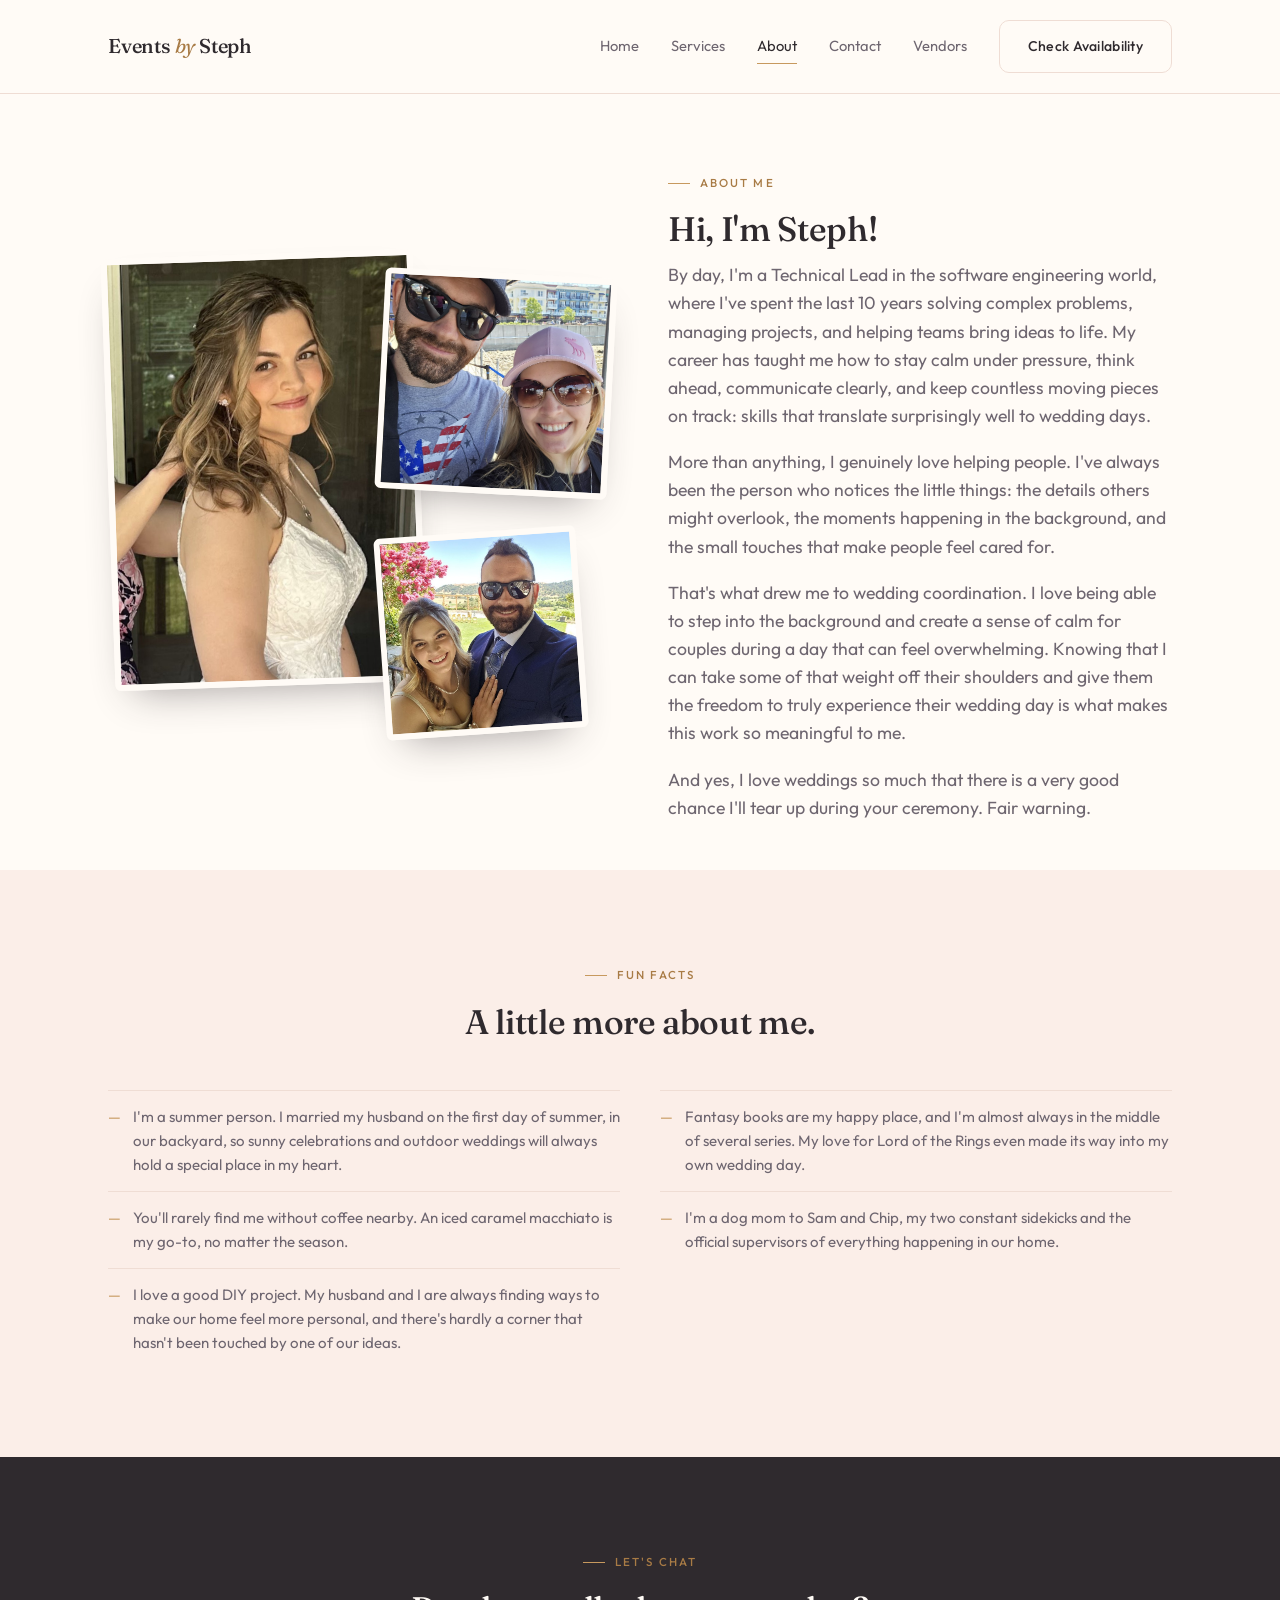
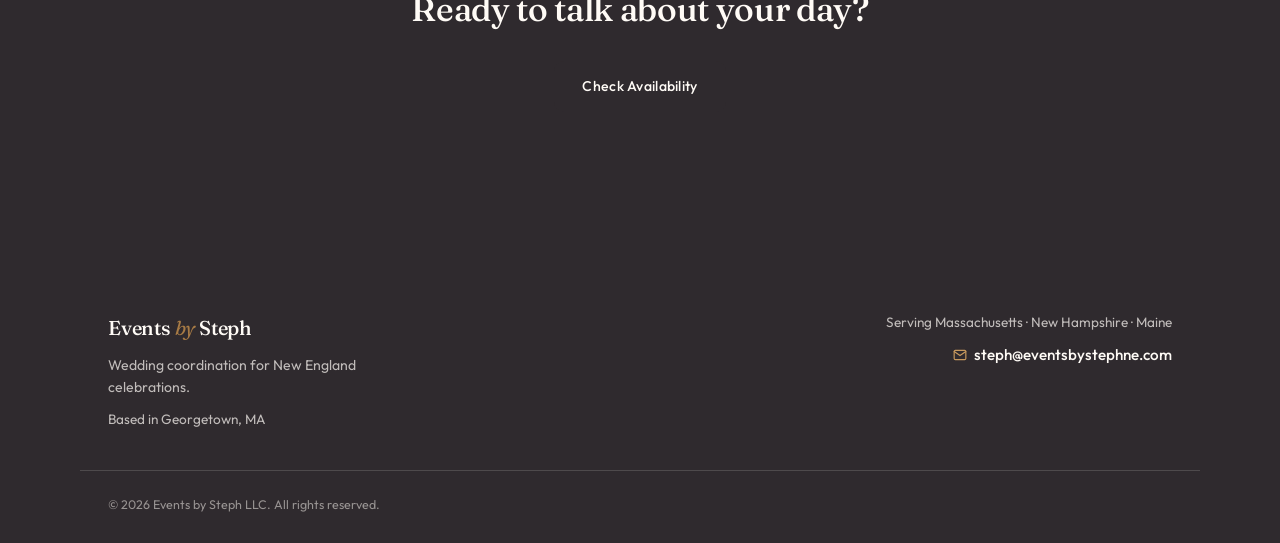
==== about/index.html @ a2fb1589 "footer" ====
<!DOCTYPE html>
<html lang="en">
<head>
<meta charset="UTF-8">
<meta name="viewport" content="width=device-width, initial-scale=1.0">
<title>About | Events by Steph</title>
<meta name="description" content="Meet Steph, wedding coordinator for backyard weddings, elopements, micro weddings, and small weddings on the North Shore of Massachusetts.">
<link rel="preconnect" href="https://fonts.googleapis.com">
<link rel="preconnect" href="https://fonts.gstatic.com" crossorigin>
<link href="https://fonts.googleapis.com/css2?family=Fraunces:ital,opsz,wght@0,9..144,300..600;1,9..144,400..500&family=Outfit:wght@300;400;500;600&display=swap" rel="stylesheet">
<link rel="stylesheet" href="/css/style.css">
</head>
<body>

<header class="site-header" id="site-header">
  <div class="nav-wrap">
    <a href="/" class="logo">Events <span class="logo-accent">by</span> Steph</a>
    <nav class="site-nav" id="site-nav">
      <a href="/" class="nav-link">Home</a>
      <a href="/services/" class="nav-link">Services</a>
      <a href="/about/" class="nav-link active">About</a>
      <a href="/contact/" class="nav-link">Contact</a>
      <a href="/vendors-i-love/" class="nav-link">Vendors</a>
      <a href="/contact/" class="btn btn-ghost nav-cta">Check Availability</a>
    </nav>
    <button class="nav-toggle" id="nav-toggle" aria-label="Toggle menu" aria-expanded="false" aria-controls="site-nav">
      <span></span><span></span><span></span>
    </button>
  </div>
</header>

<main>

  <section class="hero-simple">
    <div class="container section-media">
      <div class="bio-collage">
        <div class="photo-frame bio-collage-photo-1">
          <img src="/img/bride-getting-ready.jpg" alt="Steph getting ready in her wedding dress before her ceremony">
        </div>
        <div class="photo-frame bio-collage-photo-2">
          <img src="/img/bar-harbor.jpg" alt="Steph and her husband smiling together on a sunny day trip">
        </div>
        <div class="photo-frame bio-collage-photo-3">
          <img src="/img/steph-and-husband-outdoors.jpg" alt="Steph and her husband smiling together at an outdoor wedding">
        </div>
      </div>
      <div class="media-text">
        <p class="eyebrow">About Me</p>
        <h1>Hi, I'm Steph!</h1>
        <p class="lede" style="margin-bottom: 18px;">By day, I'm a Technical Lead in the software engineering world, where I've spent the last 10 years solving complex problems, managing projects, and helping teams bring ideas to life. My career has taught me how to stay calm under pressure, think ahead, communicate clearly, and keep countless moving pieces on track: skills that translate surprisingly well to wedding days.</p>
        <p class="lede" style="margin-bottom: 18px;">More than anything, I genuinely love helping people. I've always been the person who notices the little things: the details others might overlook, the moments happening in the background, and the small touches that make people feel cared for.</p>
        <p class="lede" style="margin-bottom: 18px;">That's what drew me to wedding coordination. I love being able to step into the background and create a sense of calm for couples during a day that can feel overwhelming. Knowing that I can take some of that weight off their shoulders and give them the freedom to truly experience their wedding day is what makes this work so meaningful to me.</p>
        <p class="lede">And yes, I love weddings so much that there is a very good chance I'll tear up during your ceremony. Fair warning.</p>
      </div>
    </div>
  </section>

  <section class="section alt">
    <div class="container">
      <div class="section-head center">
        <p class="eyebrow">Fun Facts</p>
        <h2>A little more about me.</h2>
      </div>
      <ul class="process-checklist">
        <li>I'm a summer person. I married my husband on the first day of summer, in our backyard, so sunny celebrations and outdoor weddings will always hold a special place in my heart.</li>
        <li>Fantasy books are my happy place, and I'm almost always in the middle of several series. My love for Lord of the Rings even made its way into my own wedding day.</li>
        <li>You'll rarely find me without coffee nearby. An iced caramel macchiato is my go-to, no matter the season.</li>
        <li>I'm a dog mom to Sam and Chip, my two constant sidekicks and the official supervisors of everything happening in our home.</li>
        <li>I love a good DIY project. My husband and I are always finding ways to make our home feel more personal, and there's hardly a corner that hasn't been touched by one of our ideas.</li>
      </ul>
    </div>
  </section>

  <section class="section dark">
    <div class="container section-head center">
      <p class="eyebrow">Let's Chat</p>
      <h2>Ready to talk about your day?</h2>
      <div class="btn-row" style="justify-content: center;">
        <a href="/contact/" class="btn btn-primary">Check Availability</a>
      </div>
    </div>
  </section>

</main>

<footer class="site-footer">
  <div class="footer-wrap">
    <div class="footer-brand">
      <p class="logo footer-logo">Events <span class="logo-accent">by</span> Steph</p>
      <p class="footer-tagline">Wedding coordination for New England celebrations.</p>
      <p class="footer-location">Based in Georgetown, MA</p>
    </div>
    <div class="footer-meta">
      <p class="footer-area">Serving Massachusetts · New Hampshire · Maine</p>
      <div class="footer-link-row">
        <svg width="14" height="14" viewBox="0 0 24 24" fill="none" stroke="currentColor" stroke-width="2" stroke-linecap="round" stroke-linejoin="round"><rect x="2" y="4" width="20" height="16" rx="2"/><path d="M2 6l10 7 10-7"/></svg>
        <a href="mailto:steph@eventsbystephne.com" class="footer-email">steph@eventsbystephne.com</a>
      </div>
    </div>
  </div>
  <p class="footer-copy">© 2026 Events by Steph LLC. All rights reserved.</p>
</footer>

<script src="/js/main.js"></script>
</body>
</html>
---- css/style.css ----
/* ============================================
   Events by Steph — Design Tokens
   Coastal North Shore palette: sea-fog paper,
   harbor-pine ink, dusty hydrangea accent,
   one warm brass note for calls to action.
   ============================================ */

:root {
  --ink: #2F2A2E;
  --ink-soft: #6E6670;
  --paper: #FFFBF6;
  --paper-deep: #FBEEE8;
  --white: #FFFFFF;
  --accent: #C97D89;
  --accent-deep: #AD5F6E;
  --brass: #C7995E;
  --brass-deep: #A87B45;
  --line: #EFDDD4;

  --font-display: 'Fraunces', serif;
  --font-body: 'Outfit', sans-serif;

  --container: 1120px;
  --radius: 10px;
  --transition: 220ms ease;
}

* {
  margin: 0;
  padding: 0;
  box-sizing: border-box;
}

html {
  scroll-behavior: smooth;
}

@media (prefers-reduced-motion: reduce) {
  html {
    scroll-behavior: auto;
  }
  *, *::before, *::after {
    animation-duration: 0.01ms !important;
    animation-iteration-count: 1 !important;
    transition-duration: 0.01ms !important;
  }
}

body {
  font-family: var(--font-body);
  background: var(--paper);
  color: var(--ink);
  line-height: 1.6;
  font-weight: 400;
  -webkit-font-smoothing: antialiased;
}

a {
  color: inherit;
  text-decoration: none;
}

img, svg {
  display: block;
  max-width: 100%;
}

ul {
  list-style: none;
}

button {
  font-family: inherit;
  cursor: pointer;
  border: none;
  background: none;
}

:focus-visible {
  outline: 2px solid var(--brass);
  outline-offset: 3px;
}

.container {
  width: 100%;
  max-width: var(--container);
  margin: 0 auto;
  padding: 0 28px;
}

/* ----------- Typography ----------- */

h1, h2, h3, h4 {
  font-family: var(--font-display);
  font-weight: 500;
  color: var(--ink);
  line-height: 1.15;
  letter-spacing: -0.01em;
  margin-bottom: 12px;
}

h1 { font-size: 2.125rem; }
h2 { font-size: 2.125rem; }
h3 { font-size: 1.4rem; font-weight: 500; }

em {
  font-style: italic;
  color: var(--accent-deep);
}

.eyebrow {
  display: inline-flex;
  align-items: center;
  gap: 10px;
  font-family: var(--font-body);
  font-size: 0.72rem;
  font-weight: 500;
  letter-spacing: 0.18em;
  text-transform: uppercase;
  color: var(--brass-deep);
  margin-bottom: 18px;
}

.eyebrow::before {
  content: '';
  width: 22px;
  height: 1px;
  background: var(--brass);
}

.lede {
  font-size: 1.1rem;
  color: var(--ink-soft);
  max-width: 540px;
}

.section-head {
  max-width: 640px;
  margin-bottom: 48px;
}

.section-head.center {
  margin-left: auto;
  margin-right: auto;
  text-align: center;
}

/* ----------- Buttons ----------- */

.btn {
  display: inline-flex;
  align-items: center;
  gap: 8px;
  padding: 14px 28px;
  font-size: 0.88rem;
  font-weight: 500;
  letter-spacing: 0.02em;
  border-radius: var(--radius);
  transition: background var(--transition), color var(--transition), border-color var(--transition), transform var(--transition);
}

.btn-primary {
  background: var(--ink);
  color: var(--paper);
}

.btn-primary:hover {
  background: var(--brass-deep);
  transform: translateY(-1px);
}

.btn-ghost {
  border: 1px solid var(--line);
  color: var(--ink);
}

.btn-ghost:hover {
  border-color: var(--brass);
  color: var(--brass-deep);
}

.btn-row {
  display: flex;
  gap: 16px;
  flex-wrap: wrap;
  margin-top: 32px;
}

/* ----------- Header / Nav ----------- */

.site-header {
  position: sticky;
  top: 0;
  z-index: 50;
  background: rgba(255, 251, 246, 0.92);
  backdrop-filter: blur(8px);
  border-bottom: 1px solid var(--line);
}

.nav-wrap {
  max-width: var(--container);
  margin: 0 auto;
  padding: 20px 28px;
  display: flex;
  align-items: center;
  justify-content: space-between;
  gap: 24px;
}

.logo {
  font-family: var(--font-display);
  font-size: 1.25rem;
  font-weight: 500;
  letter-spacing: -0.01em;
  white-space: nowrap;
}

.logo-accent {
  font-style: italic;
  color: var(--brass-deep);
  font-weight: 400;
}

.site-nav {
  display: flex;
  align-items: center;
  gap: 32px;
}

.nav-link {
  font-size: 0.92rem;
  font-weight: 400;
  color: var(--ink-soft);
  position: relative;
  transition: color var(--transition);
}

.nav-link:hover,
.nav-link.active {
  color: var(--ink);
}

.nav-link.active::after {
  content: '';
  position: absolute;
  left: 0;
  bottom: -6px;
  width: 100%;
  height: 1px;
  background: var(--brass);
}

.nav-cta {
  flex-shrink: 0;
}

.nav-toggle {
  display: none;
  flex-direction: column;
  gap: 5px;
  width: 26px;
}

.nav-toggle span {
  display: block;
  height: 1px;
  background: var(--ink);
  width: 100%;
  transition: transform var(--transition), opacity var(--transition);
}

/* ----------- Hero ----------- */

.hero {
  padding: 0;
}

.hero-split {
  display: grid;
  grid-template-columns: 1fr 1fr;
  min-height: 600px;
}

.hero-split-text {
  display: flex;
  flex-direction: column;
  justify-content: center;
  padding: 64px 48px;
  padding-left: max(28px, calc((100vw - 1120px) / 2 + 28px));
}

.hero-split-text > * {
  max-width: 480px;
}

.hero-split-image {
  position: relative;
  overflow: hidden;
}

.hero-split-image img {
  position: absolute;
  inset: 0;
  width: 100%;
  height: 100%;
  object-fit: cover;
  display: block;
  z-index: 0;
}

.hero-split-image::before {
  content: '';
  position: absolute;
  inset: 0;
  z-index: 1;
  pointer-events: none;
  background: linear-gradient(
    to right,
    var(--paper) 0%,
    rgba(255, 251, 246, 0.85) 6%,
    rgba(255, 251, 246, 0) 26%
  );
}

/* Simple hero variant for text-only intro pages (services/about/contact) */

.hero-simple {
  padding: 72px 0 48px;
}

/* ----------- Sections ----------- */

.section {
  padding: 88px 0;
}

.section.alt {
  background: var(--paper-deep);
}

.section.dark {
  background: var(--ink);
  color: var(--paper);
}

.section.dark h2,
.section.dark h3 {
  color: var(--paper);
}

.section.dark .lede {
  color: rgba(255, 251, 246, 0.78);
}

/* ----------- Service area pills ----------- */

.area-pills {
  display: flex;
  flex-wrap: wrap;
  gap: 12px;
}

.area-pill {
  border: 1px solid var(--line);
  border-radius: 999px;
  padding: 9px 20px;
  font-size: 0.85rem;
  color: var(--ink-soft);
  background: var(--white);
}

.area-pill.state {
  background: var(--ink);
  color: var(--paper);
  border-color: var(--ink);
  font-weight: 500;
}

/* ----------- Cards grid ----------- */

.card-grid {
  display: grid;
  grid-template-columns: repeat(3, 1fr);
  gap: 28px;
}

.card-grid.cards-2up {
  grid-template-columns: repeat(2, 1fr);
}

.card {
  background: var(--white);
  border: 1px solid var(--line);
  border-radius: var(--radius);
  padding: 32px 28px;
  transition: transform var(--transition), border-color var(--transition);
}

.card:hover {
  transform: translateY(-3px);
  border-color: var(--brass);
}

.card-num {
  font-family: var(--font-display);
  font-style: italic;
  color: var(--accent);
  font-size: 0.95rem;
  margin-bottom: 14px;
  display: block;
}

.card h3 {
  margin-bottom: 10px;
}

.card p {
  color: var(--ink-soft);
  font-size: 0.92rem;
  margin-bottom: 18px;
}

.card-link {
  font-size: 0.85rem;
  font-weight: 500;
  color: var(--brass-deep);
  border-bottom: 1px solid var(--brass);
  padding-bottom: 2px;
}

/* ----------- Process steps ----------- */

.process-list {
  display: grid;
  grid-template-columns: repeat(4, 1fr);
  gap: 28px;
}

.process-step {
  border-top: 1px solid var(--line);
  padding-top: 20px;
}

.process-index {
  font-family: var(--font-display);
  font-style: italic;
  font-size: 1.1rem;
  color: var(--brass);
  display: block;
  margin-bottom: 14px;
}

.process-step h3 {
  font-size: 1.05rem;
  margin-bottom: 8px;
}

.process-step p {
  font-size: 0.88rem;
  color: var(--ink-soft);
}

.service-photo {
  aspect-ratio: 16 / 6;
  border-radius: var(--radius);
  overflow: hidden;
  margin-bottom: 28px;
}

.service-photo img {
  width: 100%;
  height: 100%;
  object-fit: cover;
  display: block;
}

@media (max-width: 720px) {
  .service-photo {
    aspect-ratio: 16 / 10;
  }

  h1, h2 {
    font-size: 1.8rem;
  }

  h3 {
    font-size: 1.25rem;
  }
}

/* ----------- Service detail blocks (services.html) ----------- */

.service-block {
  display: grid;
  grid-template-columns: 0.8fr 1.2fr;
  gap: 56px;
  padding: 64px 0;
  border-bottom: 1px solid var(--line);
}

.service-block:last-of-type {
  border-bottom: none;
}

.service-block h2 {
  margin-bottom: 14px;
}

.included-list li {
  display: flex;
  gap: 12px;
  padding: 14px 0;
  border-top: 1px solid var(--line);
  font-size: 0.94rem;
  color: var(--ink-soft);
}

.included-list li:first-child {
  border-top: none;
}

.included-list li::before {
  content: '—';
  color: var(--brass);
  flex-shrink: 0;
}

/* ----------- Process checklist (what a coordinator does) ----------- */

.checklist-phase {
  margin-bottom: 36px;
}

.checklist-phase-label {
  font-family: var(--font-display);
  font-style: italic;
  font-size: 1rem;
  color: var(--accent-deep);
  margin-bottom: 14px;
}

.process-checklist {
  display: grid;
  grid-template-columns: 1fr 1fr;
  gap: 0 40px;
}

.process-checklist li {
  display: flex;
  gap: 12px;
  padding: 14px 0;
  border-top: 1px solid var(--line);
  font-size: 0.94rem;
  color: var(--ink-soft);
}

.process-checklist li::before {
  content: '—';
  color: var(--brass);
  flex-shrink: 0;
}

@media (max-width: 760px) {
  .process-checklist {
    grid-template-columns: 1fr;
  }
}

/* ----------- About page ----------- */

.about-grid {
  display: grid;
  grid-template-columns: 1fr 1fr;
  gap: 64px;
  align-items: start;
}

.value-list {
  display: grid;
  gap: 24px;
  margin-top: 16px;
}

.value-item h3 {
  font-size: 1rem;
  margin-bottom: 4px;
}

.value-item p {
  font-size: 0.88rem;
  color: var(--ink-soft);
}

/* ----------- Contact page ----------- */

.contact-grid {
  display: grid;
  grid-template-columns: 1fr 1fr;
  gap: 64px;
}

.form-field {
  margin-bottom: 22px;
}

.form-field label {
  display: block;
  font-size: 0.82rem;
  font-weight: 500;
  letter-spacing: 0.04em;
  margin-bottom: 8px;
  color: var(--ink-soft);
}

.form-field input,
.form-field select,
.form-field textarea {
  width: 100%;
  font-family: var(--font-body);
  font-size: 0.95rem;
  padding: 13px 14px;
  border: 1px solid var(--line);
  border-radius: var(--radius);
  background: var(--white);
  color: var(--ink);
  transition: border-color var(--transition);
}

.form-field input:focus,
.form-field select:focus,
.form-field textarea:focus {
  border-color: var(--brass);
}

.form-row-double {
  display: grid;
  grid-template-columns: 1fr 1fr;
  gap: 18px;
}

.contact-direct {
  margin-top: 36px;
  padding-top: 28px;
  border-top: 1px solid var(--line);
  font-size: 0.92rem;
  color: var(--ink-soft);
}

.contact-direct a {
  color: var(--brass-deep);
  font-weight: 500;
}

.form-note {
  font-size: 0.8rem;
  color: var(--ink-soft);
  margin-top: 14px;
}

.required-mark {
  color: #B3445A;
}

.form-error {
  display: none;
  font-size: 0.86rem;
  font-weight: 500;
  color: #B3445A;
  margin-top: 14px;
}

.form-error.visible {
  display: block;
}

.form-field.field-invalid input,
.form-field.field-invalid select,
.form-field.field-invalid textarea {
  border-color: #B3445A;
}

/* ----------- Footer ----------- */

.site-footer {
  background: var(--ink);
  color: var(--paper);
  padding: 64px 0 28px;
}

.footer-wrap {
  max-width: var(--container);
  margin: 0 auto;
  padding: 0 28px;
  display: flex;
  justify-content: space-between;
  flex-wrap: wrap;
  gap: 32px;
  margin-bottom: 40px;
}

.footer-logo {
  color: var(--paper);
  margin-bottom: 10px;
}

.footer-tagline {
  font-size: 0.88rem;
  color: rgba(255, 251, 246, 0.7);
  max-width: 320px;
}

.footer-meta {
  text-align: right;
}

.footer-area {
  font-size: 0.85rem;
  color: rgba(255, 251, 246, 0.7);
  margin-bottom: 8px;
}

.footer-email {
  font-size: 0.95rem;
  font-weight: 500;
}

.footer-location {
  font-size: 0.85rem;
  color: rgba(255, 251, 246, 0.7);
  margin-top: 10px;
}

.footer-link-row {
  display: flex;
  align-items: center;
  justify-content: flex-end;
  gap: 7px;
  margin-top: 10px;
}

.footer-link-row svg {
  flex-shrink: 0;
  color: var(--brass);
}

.footer-copy {
  max-width: var(--container);
  margin: 0 auto;
  padding: 24px 28px 0;
  border-top: 1px solid rgba(255, 251, 246, 0.15);
  font-size: 0.78rem;
  color: rgba(255, 251, 246, 0.5);
}

/* ----------- Reveal on scroll ----------- */

.reveal {
  opacity: 0;
  transform: translateY(16px);
  transition: opacity 700ms ease, transform 700ms ease;
}

.reveal.is-visible {
  opacity: 1;
  transform: translateY(0);
}

/* ----------- Photo / media components ----------- */

.section-media {
  display: grid;
  grid-template-columns: 1fr 1fr;
  gap: 56px;
  align-items: center;
}

.section-media.media-right .media-text {
  order: 1;
}

.section-media.media-right .media-photo {
  order: 2;
}

.photo-frame {
  border-radius: var(--radius);
  overflow: hidden;
  box-shadow: 0 24px 48px -28px rgba(47, 42, 46, 0.4);
}

.photo-frame img {
  width: 100%;
  height: 100%;
  object-fit: cover;
  display: block;
}

.photo-frame.ratio-tall {
  aspect-ratio: 3 / 4;
}

.photo-frame.ratio-wide {
  aspect-ratio: 5 / 4;
}

/* ---- TEST: Collage styles for homepage 'Stress Less' section ---- */

.collage-grid {
  display: grid;
  grid-template-columns: 1fr 1fr;
  grid-template-rows: 1fr 1fr;
  gap: 12px;
  aspect-ratio: 5 / 4;
}

.collage-grid .photo-frame {
  border-radius: var(--radius);
  overflow: hidden;
  box-shadow: 0 24px 48px -28px rgba(47, 42, 46, 0.4);
  aspect-ratio: auto;
}

.collage-offset {
  position: relative;
  aspect-ratio: 5 / 4;
}

.collage-offset .photo-frame-main {
  position: absolute;
  top: 0;
  left: 0;
  width: 78%;
  height: 78%;
  border-radius: var(--radius);
  overflow: hidden;
  box-shadow: 0 24px 48px -28px rgba(47, 42, 46, 0.4);
  z-index: 1;
}

.collage-offset .photo-frame-accent {
  position: absolute;
  bottom: 0;
  right: 0;
  width: 42%;
  height: 42%;
  border-radius: var(--radius);
  overflow: hidden;
  box-shadow: 0 20px 40px -20px rgba(47, 42, 46, 0.5);
  z-index: 2;
  border: 4px solid var(--paper);
}

.collage-strip {
  display: grid;
  grid-template-columns: 1fr 1fr 1fr;
  gap: 12px;
  aspect-ratio: 5 / 4;
}

.collage-strip .photo-frame {
  border-radius: var(--radius);
  overflow: hidden;
  box-shadow: 0 24px 48px -28px rgba(47, 42, 46, 0.4);
  aspect-ratio: auto;
}

.card-photo {
  aspect-ratio: 4 / 3;
  border-radius: var(--radius);
  overflow: hidden;
  margin-bottom: 22px;
}

.card-photo img {
  width: 100%;
  height: 100%;
  object-fit: cover;
  display: block;
  transition: transform 500ms ease;
}

.card:hover .card-photo img {
  transform: scale(1.04);
}

.accent-photo {
  border-radius: var(--radius);
  overflow: hidden;
  box-shadow: 0 24px 48px -28px rgba(47, 42, 46, 0.4);
}

.accent-photo img {
  width: 100%;
  display: block;
}

/* ----------- Responsive ----------- */

.photo-strip {
  display: grid;
  grid-template-columns: repeat(3, 1fr);
  gap: 16px;
}

.section-media.compact-photo {
  grid-template-columns: 300px 1fr;
}

@media (max-width: 900px) {
  .section-media,
  .section-media.compact-photo {
    grid-template-columns: 1fr;
    gap: 32px;
  }

  .section-media.media-right .media-text,
  .section-media.media-right .media-photo {
    order: initial;
  }

  .photo-frame.ratio-tall,
  .photo-frame.ratio-wide {
    aspect-ratio: 4 / 3;
  }
}

@media (max-width: 900px) {
  .hero-split {
    grid-template-columns: 1fr;
    min-height: auto;
  }

  .hero-split-text {
    padding: 56px 28px 32px;
    max-width: none;
  }

  .hero-split-text > * {
    max-width: none;
  }

  .hero-split-image {
    width: 100%;
    height: auto;
    max-width: 100%;
    overflow: hidden;
  }

  .hero-split-image img {
    position: static;
    display: block;
    width: 100%;
    height: auto;
    max-width: 100%;
    object-fit: contain;
  }

  .hero-split-image a {
    position: static !important;
    display: block;
    width: 100%;
  }

  .hero-split-image::before {
    content: none;
  }

  .about-grid,
  .contact-grid {
    grid-template-columns: 1fr;
    gap: 48px;
  }

  .card-grid {
    grid-template-columns: repeat(2, 1fr);
  }

  .process-list {
    grid-template-columns: repeat(2, 1fr);
  }

  .service-block {
    grid-template-columns: 1fr;
    gap: 28px;
  }
}

@media (max-width: 720px) {
  .photo-strip {
    grid-template-columns: 1fr;
  }

  .site-nav,
  .nav-cta {
    display: none;
  }

  .nav-toggle {
    display: flex;
  }

  .site-header.nav-open .site-nav {
    display: flex;
    flex-direction: column;
    align-items: flex-start;
    gap: 18px;
    position: absolute;
    top: 100%;
    left: 0;
    right: 0;
    background: var(--paper);
    border-bottom: 1px solid var(--line);
    padding: 24px 28px 28px;
  }

  .site-header.nav-open .nav-cta {
    display: inline-flex;
    margin-top: 4px;
  }

  .card-grid,
  .card-grid.cards-2up,
  .process-list {
    grid-template-columns: 1fr;
  }

  .footer-wrap {
    flex-direction: column;
  }

  .footer-meta {
    text-align: left;
  }

  .footer-link-row {
    justify-content: flex-start;
  }

  .form-row-double {
    grid-template-columns: 1fr;
  }
}

/* ----------- FAQ Accordion ----------- */

.faq-list {
  max-width: 760px;
  margin: 0 auto;
}

.faq-item {
  border-bottom: 1px solid rgba(47, 42, 46, 0.12);
  margin-bottom: 6px;
}

.faq-item summary {
  list-style: none;
  cursor: pointer;
  padding: 28px 32px 28px 0;
  position: relative;
  font-family: var(--font-display);
  font-weight: 500;
  font-size: 1.05rem;
  color: var(--ink);
}

.faq-item summary::-webkit-details-marker {
  display: none;
}

.faq-item summary::after {
  content: '+';
  position: absolute;
  right: 0;
  top: 28px;
  font-size: 1.3rem;
  color: var(--brass-deep);
  transition: transform 0.2s ease;
  line-height: 1;
}

.faq-item[open] summary::after {
  content: '\2212';
}

.faq-item p {
  color: var(--ink-soft);
  padding-bottom: 24px;
  padding-right: 32px;
  max-width: 640px;
}

/* ----------- Bio Collage (About page) ----------- */

.bio-collage {
  position: relative;
  min-height: 480px;
}

.bio-collage .photo-frame {
  position: absolute;
  border-radius: 6px;
  overflow: hidden;
  border: 6px solid var(--paper);
  box-shadow: 0 20px 40px -20px rgba(47, 42, 46, 0.45);
}

.bio-collage .photo-frame img {
  width: 100%;
  height: 100%;
  object-fit: cover;
  display: block;
}

.bio-collage-photo-1 {
  top: 0;
  left: 0;
  width: 62%;
  height: 90%;
  transform: rotate(-2deg);
  z-index: 1;
}

.bio-collage-photo-2 {
  top: 4%;
  right: 0;
  width: 46%;
  height: 46%;
  transform: rotate(3deg);
  z-index: 2;
}

.bio-collage-photo-3 {
  bottom: 0;
  right: 6%;
  width: 40%;
  height: 42%;
  transform: rotate(-4deg);
  z-index: 3;
}

@media (max-width: 720px) {
  .bio-collage {
    min-height: 340px;
  }

  .bio-collage-photo-1 {
    width: 58%;
    height: 100%;
  }

  .bio-collage-photo-2 {
    width: 50%;
    height: 38%;
  }

  .bio-collage-photo-3 {
    width: 44%;
    height: 34%;
  }
}
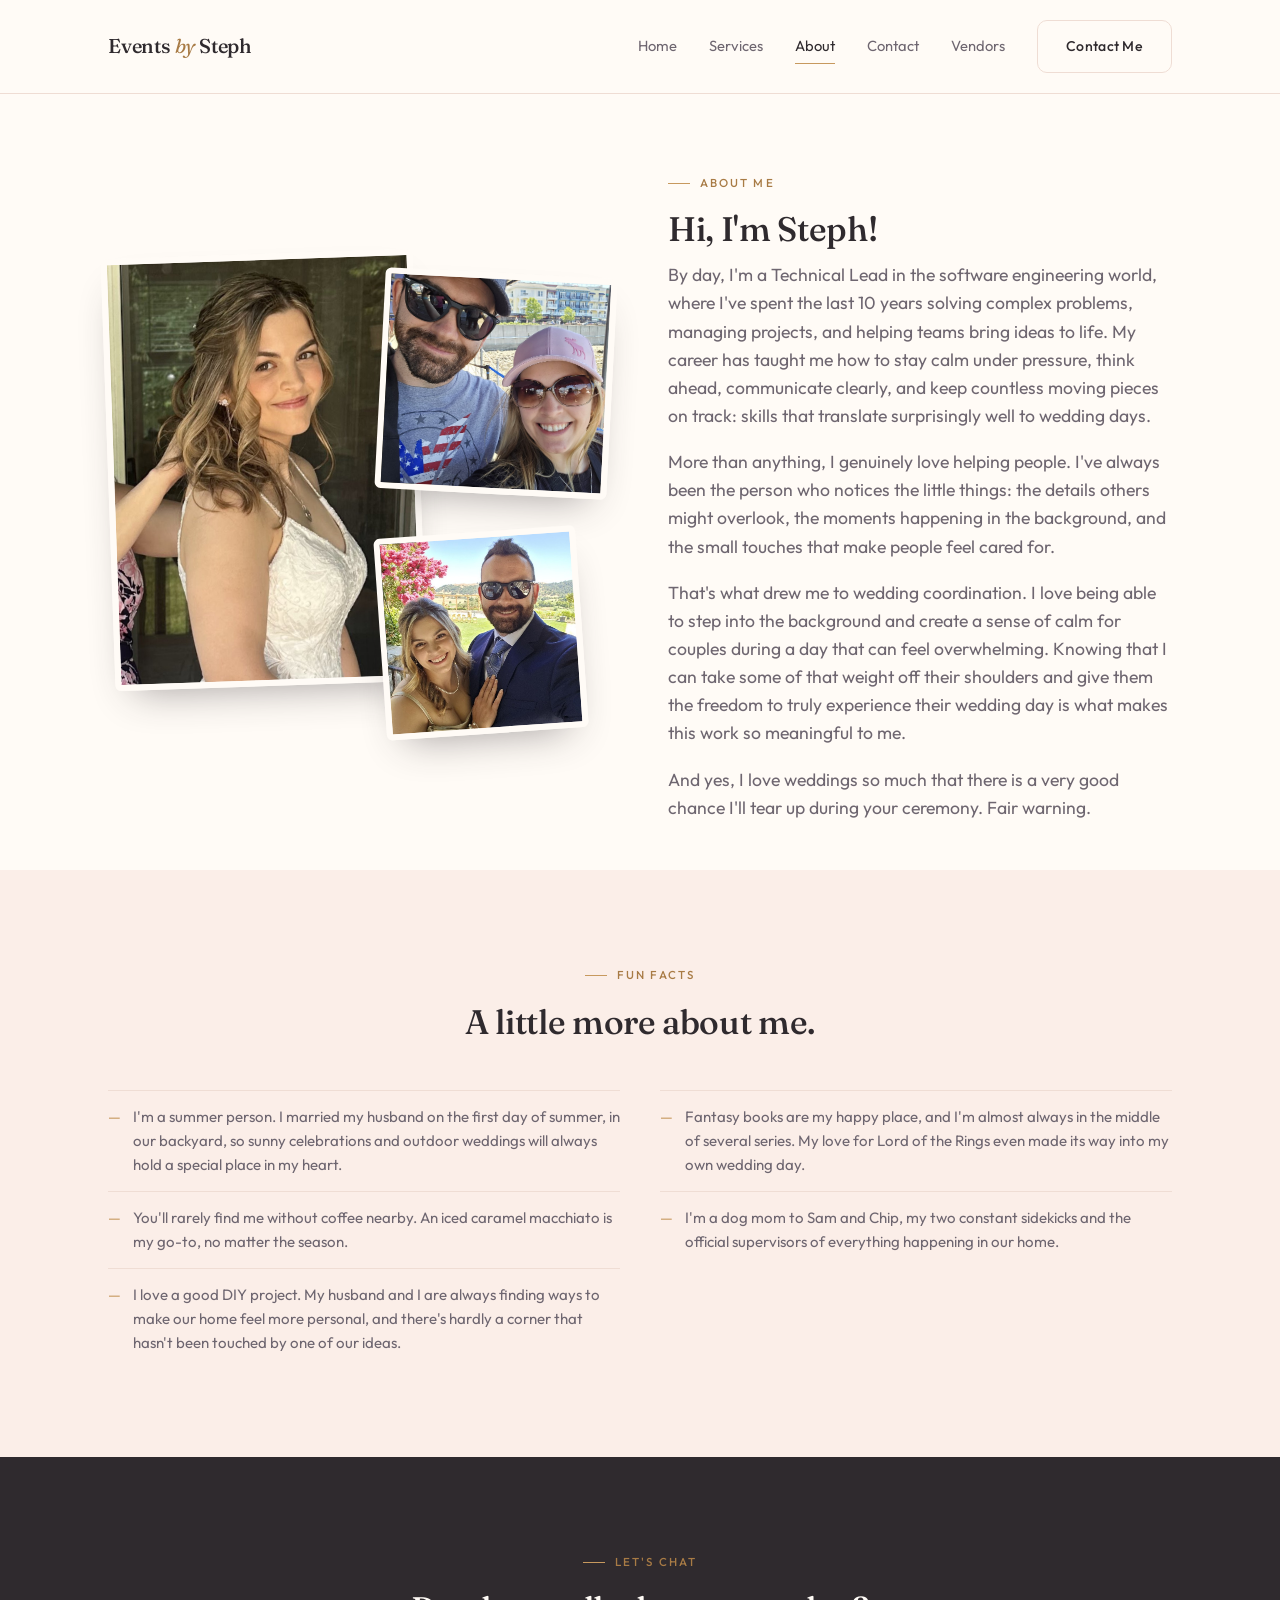
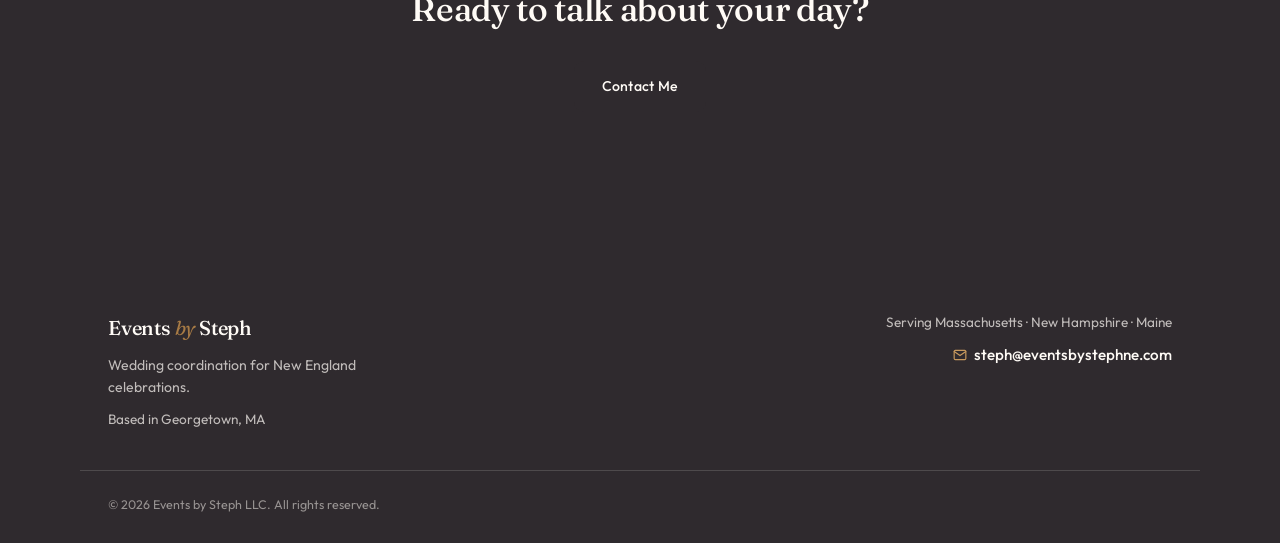
==== commit 30e3373e: "pricing, button updates" ====
--- a/about/index.html
+++ b/about/index.html
@@ -21,7 +21,7 @@
       <a href="/about/" class="nav-link active">About</a>
       <a href="/contact/" class="nav-link">Contact</a>
       <a href="/vendors-i-love/" class="nav-link">Vendors</a>
-      <a href="/contact/" class="btn btn-ghost nav-cta">Check Availability</a>
+      <a href="/contact/" class="btn btn-ghost nav-cta">Contact Me</a>
     </nav>
     <button class="nav-toggle" id="nav-toggle" aria-label="Toggle menu" aria-expanded="false" aria-controls="site-nav">
       <span></span><span></span><span></span>
@@ -76,7 +76,7 @@
       <p class="eyebrow">Let's Chat</p>
       <h2>Ready to talk about your day?</h2>
       <div class="btn-row" style="justify-content: center;">
-        <a href="/contact/" class="btn btn-primary">Check Availability</a>
+        <a href="/contact/" class="btn btn-primary">Contact Me</a>
       </div>
     </div>
   </section>
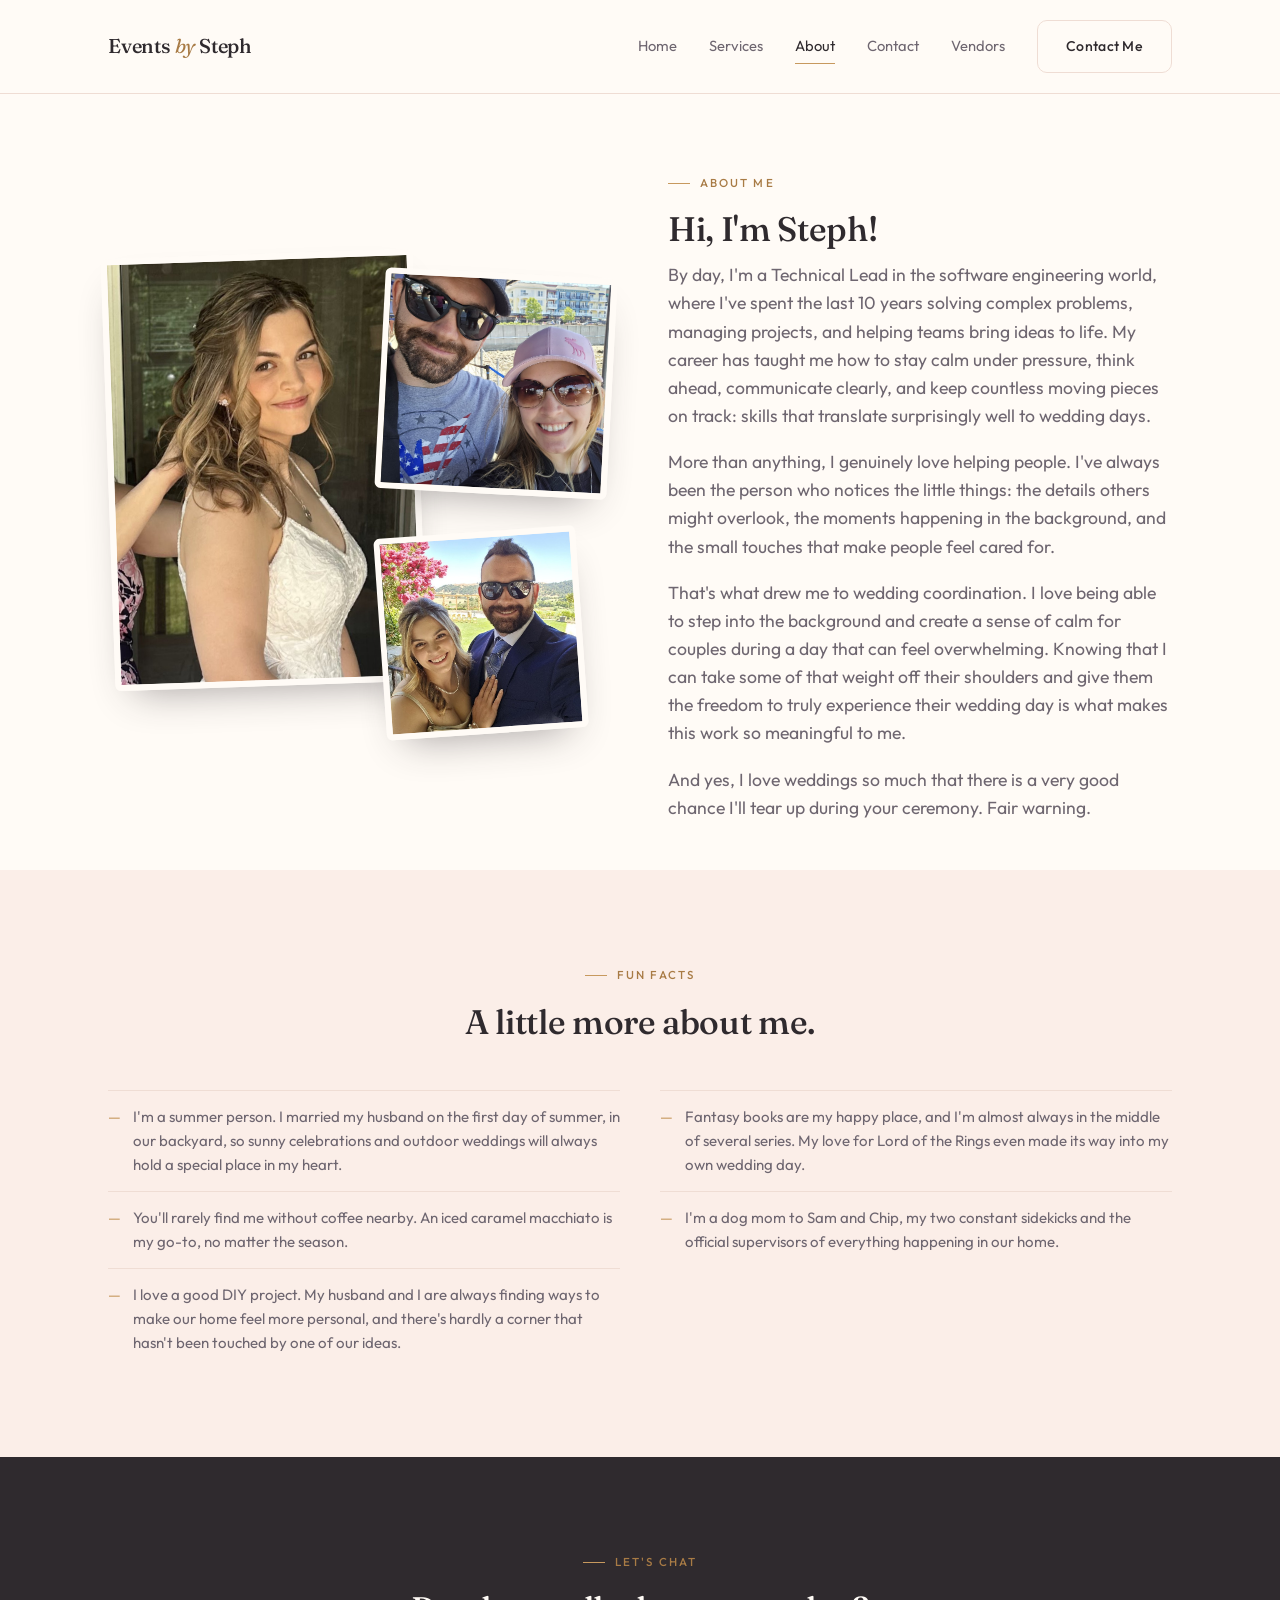
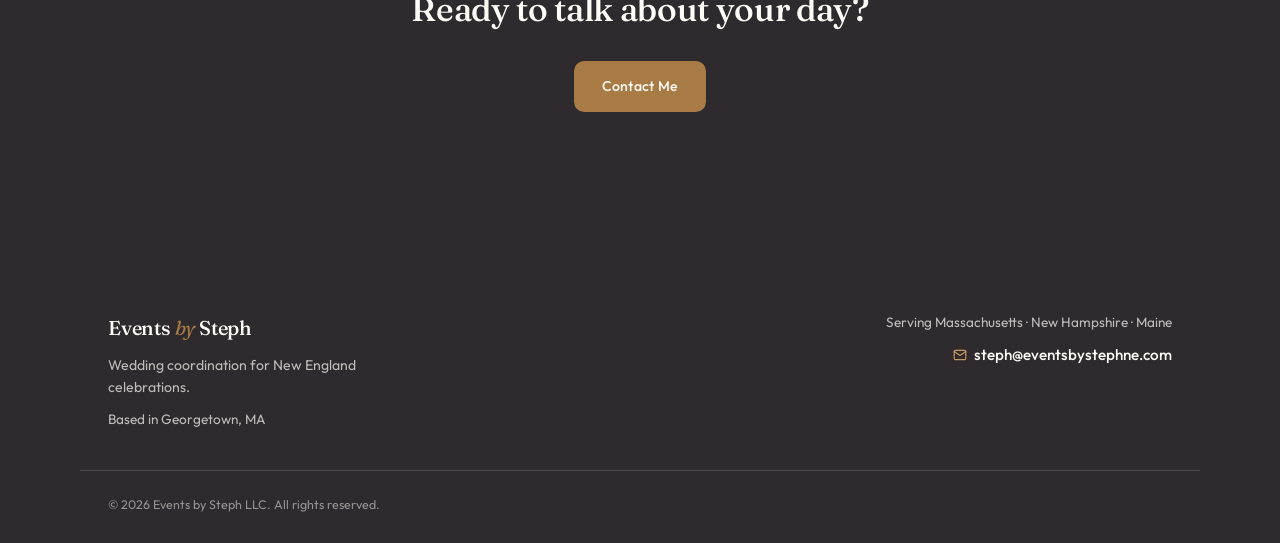
==== commit 4b9399ec: "seo" ====
--- a/about/index.html
+++ b/about/index.html
@@ -9,6 +9,23 @@
 <link rel="preconnect" href="https://fonts.gstatic.com" crossorigin>
 <link href="https://fonts.googleapis.com/css2?family=Fraunces:ital,opsz,wght@0,9..144,300..600;1,9..144,400..500&family=Outfit:wght@300;400;500;600&display=swap" rel="stylesheet">
 <link rel="stylesheet" href="/css/style.css">
+<script type="application/ld+json">
+{
+  "@context": "https://schema.org",
+  "@type": "AboutPage",
+  "mainEntity": {
+    "@type": "Person",
+    "name": "Steph",
+    "jobTitle": "Wedding Coordinator",
+    "worksFor": {
+      "@type": "LocalBusiness",
+      "name": "Events by Steph",
+      "url": "https://eventsbystephne.com"
+    },
+    "url": "https://eventsbystephne.com/about/"
+  }
+}
+</script>
 </head>
 <body>
 
--- a/css/style.css
+++ b/css/style.css
@@ -184,6 +184,15 @@
   gap: 16px;
   flex-wrap: wrap;
   margin-top: 32px;
+}
+
+.section.dark .btn-primary {
+  background: var(--brass-deep);
+  color: var(--paper);
+}
+
+.section.dark .btn-primary:hover {
+  background: var(--brass);
 }
 
 /* ----------- Header / Nav ----------- */
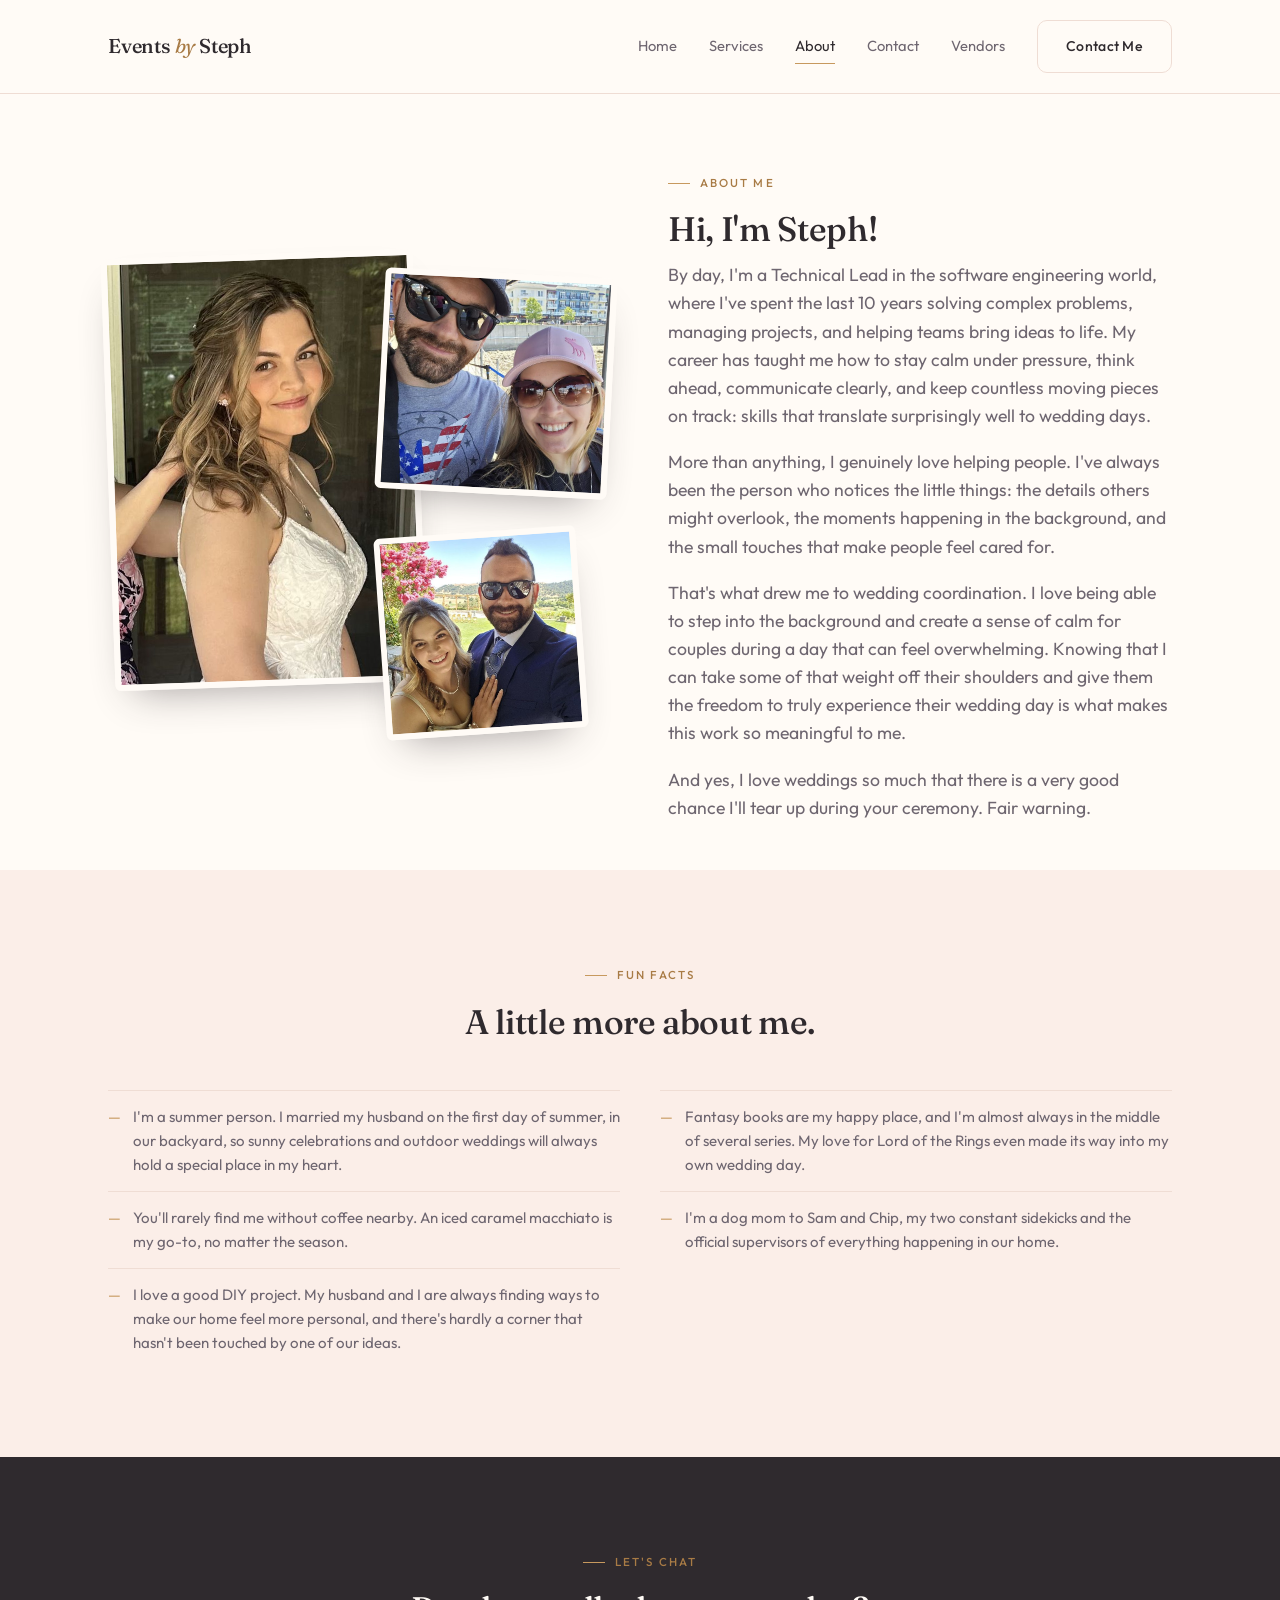
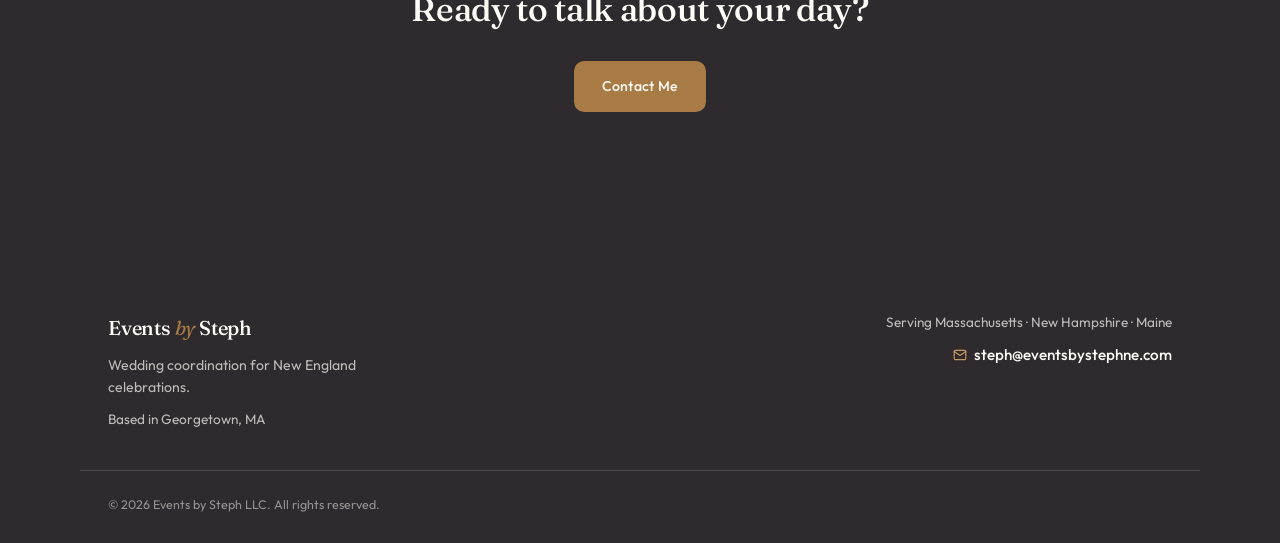
==== commit ef02a89a: "seo-2" ====
--- a/about/index.html
+++ b/about/index.html
@@ -5,6 +5,17 @@
 <meta name="viewport" content="width=device-width, initial-scale=1.0">
 <title>About | Events by Steph</title>
 <meta name="description" content="Meet Steph, wedding coordinator for backyard weddings, elopements, micro weddings, and small weddings on the North Shore of Massachusetts.">
+<link rel="canonical" href="https://eventsbystephne.com/about/">
+<meta property="og:type" content="website">
+<meta property="og:site_name" content="Events by Steph">
+<meta property="og:title" content="About | Events by Steph">
+<meta property="og:description" content="Meet Steph, wedding coordinator for backyard weddings, elopements, micro weddings, and small weddings on the North Shore of Massachusetts.">
+<meta property="og:url" content="https://eventsbystephne.com/about/">
+<meta property="og:image" content="https://eventsbystephne.com/img/bride-getting-ready.jpg">
+<meta name="twitter:card" content="summary_large_image">
+<meta name="twitter:title" content="About | Events by Steph">
+<meta name="twitter:description" content="Meet Steph, wedding coordinator for backyard weddings, elopements, micro weddings, and small weddings on the North Shore of Massachusetts.">
+<meta name="twitter:image" content="https://eventsbystephne.com/img/bride-getting-ready.jpg">
 <link rel="preconnect" href="https://fonts.googleapis.com">
 <link rel="preconnect" href="https://fonts.gstatic.com" crossorigin>
 <link href="https://fonts.googleapis.com/css2?family=Fraunces:ital,opsz,wght@0,9..144,300..600;1,9..144,400..500&family=Outfit:wght@300;400;500;600&display=swap" rel="stylesheet">
@@ -52,13 +63,13 @@
     <div class="container section-media">
       <div class="bio-collage">
         <div class="photo-frame bio-collage-photo-1">
-          <img src="/img/bride-getting-ready.jpg" alt="Steph getting ready in her wedding dress before her ceremony">
+          <img src="/img/bride-getting-ready.jpg" alt="Steph getting ready in her wedding dress before her ceremony" width="548" height="900">
         </div>
         <div class="photo-frame bio-collage-photo-2">
-          <img src="/img/bar-harbor.jpg" alt="Steph and her husband smiling together on a sunny day trip">
+          <img src="/img/bar-harbor.jpg" alt="Steph and her husband smiling together on a sunny day trip" width="800" height="600" loading="lazy">
         </div>
         <div class="photo-frame bio-collage-photo-3">
-          <img src="/img/steph-and-husband-outdoors.jpg" alt="Steph and her husband smiling together at an outdoor wedding">
+          <img src="/img/steph-and-husband-outdoors.jpg" alt="Steph and her husband smiling together at an outdoor wedding" width="700" height="700" loading="lazy">
         </div>
       </div>
       <div class="media-text">
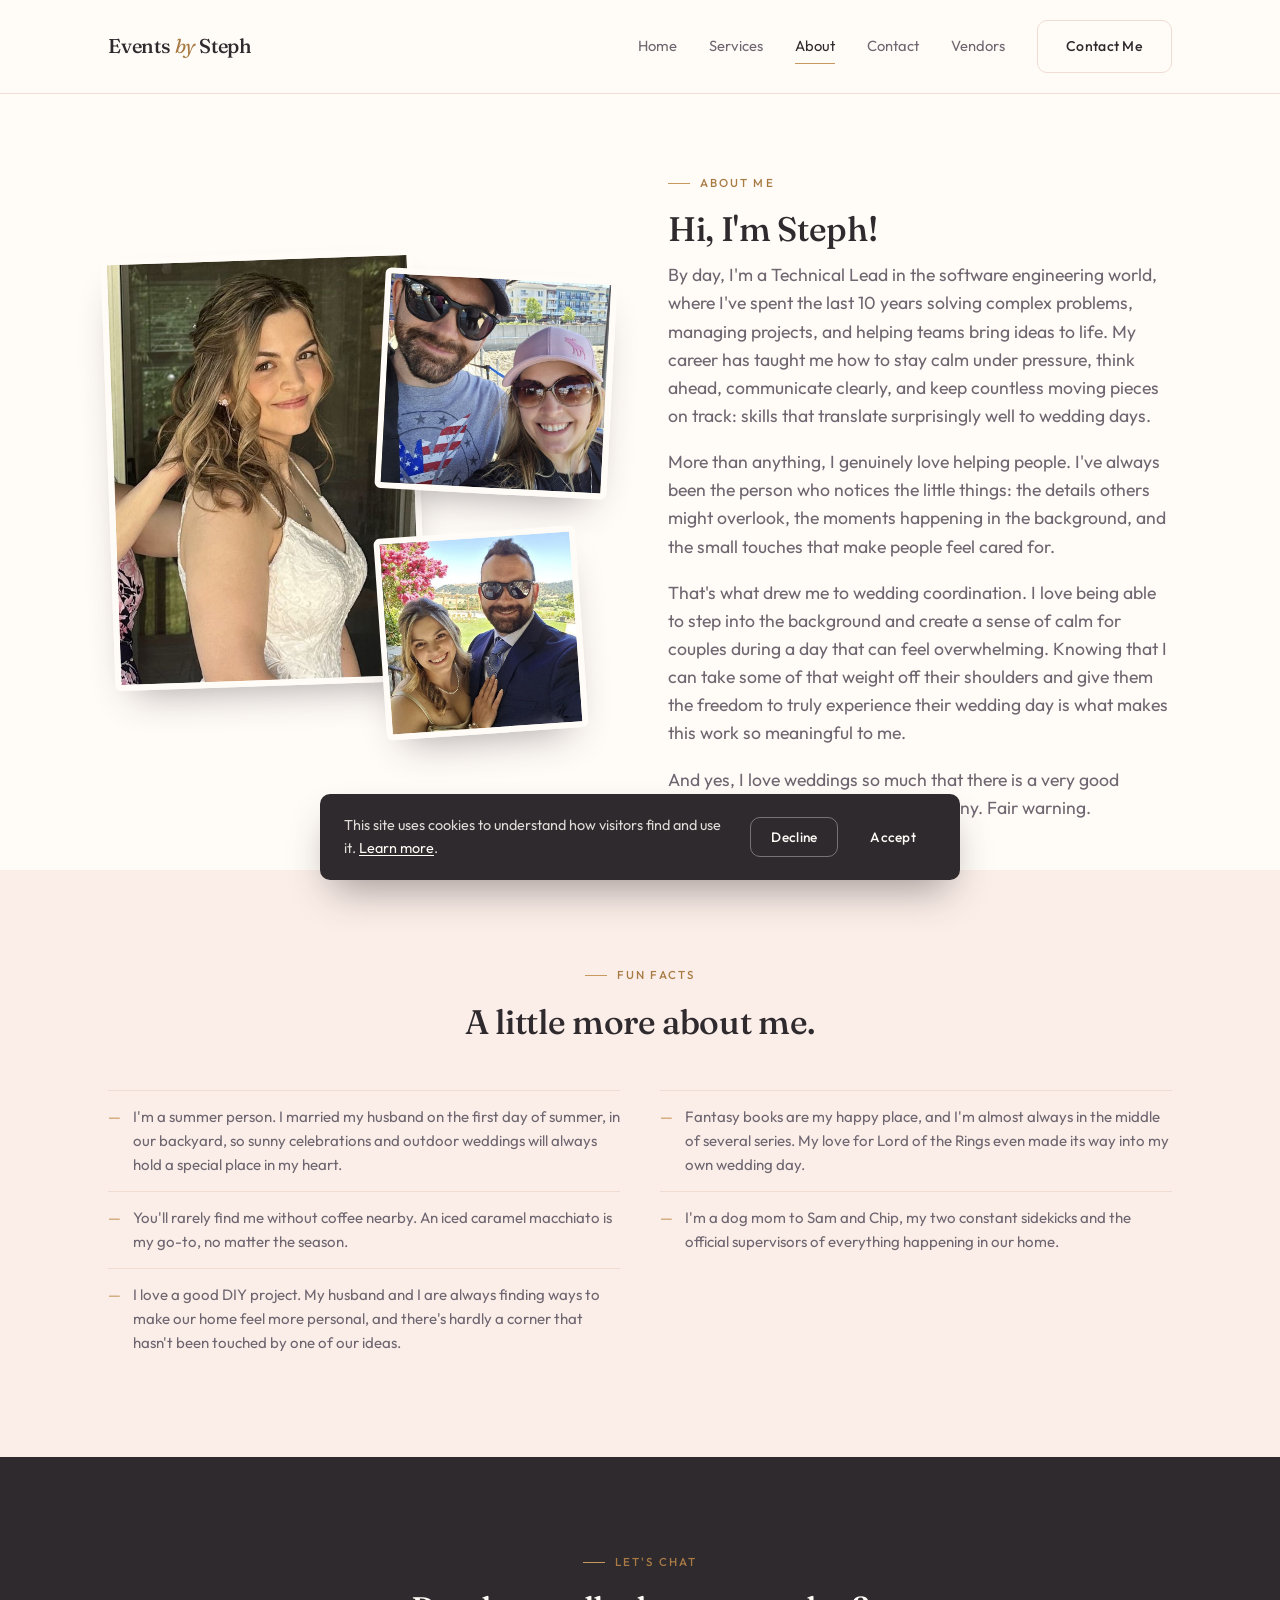
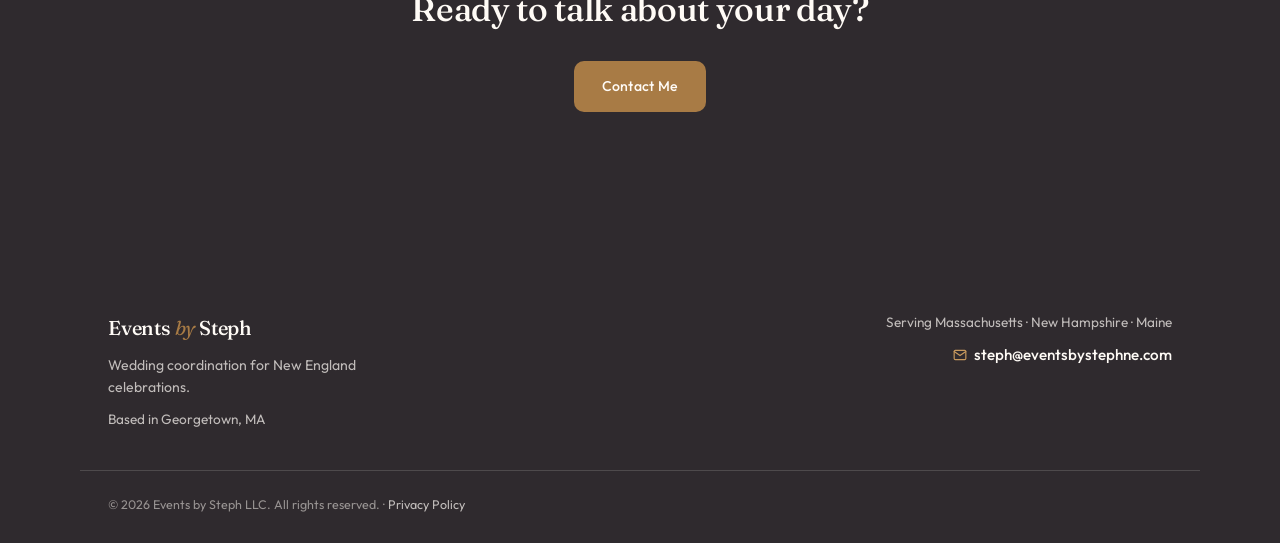
==== commit 0a407ac7: "spam filter & privacy page" ====
--- a/about/index.html
+++ b/about/index.html
@@ -1,8 +1,19 @@
 <!DOCTYPE html>
 <html lang="en">
 <head>
+<!-- Google tag (gtag.js) — loaded only after cookie consent, see js/main.js -->
+<script>
+  window.dataLayer = window.dataLayer || [];
+  function gtag(){dataLayer.push(arguments);}
+  window.GA_MEASUREMENT_ID = 'G-ZN5J3JMXZX';
+</script>
 <meta charset="UTF-8">
 <meta name="viewport" content="width=device-width, initial-scale=1.0">
+<link rel="icon" type="image/x-icon" href="/favicon.ico">
+<link rel="icon" type="image/png" sizes="16x16" href="/img/favicon-16x16.png">
+<link rel="icon" type="image/png" sizes="32x32" href="/img/favicon-32x32.png">
+<link rel="apple-touch-icon" sizes="180x180" href="/img/apple-touch-icon.png">
+<link rel="icon" type="image/png" sizes="192x192" href="/img/android-chrome-192x192.png">
 <title>About | Events by Steph</title>
 <meta name="description" content="Meet Steph, wedding coordinator for backyard weddings, elopements, micro weddings, and small weddings on the North Shore of Massachusetts.">
 <link rel="canonical" href="https://eventsbystephne.com/about/">
@@ -126,7 +137,7 @@
       </div>
     </div>
   </div>
-  <p class="footer-copy">© 2026 Events by Steph LLC. All rights reserved.</p>
+  <p class="footer-copy">© 2026 Events by Steph LLC. All rights reserved. · <a href="/privacy/">Privacy Policy</a></p>
 </footer>
 
 <script src="/js/main.js"></script>
--- a/css/style.css
+++ b/css/style.css
@@ -761,6 +761,24 @@
   color: rgba(255, 251, 246, 0.5);
 }
 
+.footer-copy a {
+  color: rgba(255, 251, 246, 0.7);
+}
+
+.footer-copy a:hover {
+  color: var(--paper);
+}
+
+.policy-content a {
+  color: var(--accent-deep);
+  text-decoration: underline;
+  text-underline-offset: 2px;
+}
+
+.policy-content a:hover {
+  color: var(--accent);
+}
+
 /* ----------- Reveal on scroll ----------- */
 
 .reveal {
@@ -1168,3 +1186,71 @@
     height: 34%;
   }
 }
+
+/* ----------- Cookie consent banner ----------- */
+
+.cookie-banner {
+  position: fixed;
+  left: 20px;
+  right: 20px;
+  bottom: 20px;
+  z-index: 1000;
+  max-width: 640px;
+  margin: 0 auto;
+  background: var(--ink);
+  color: var(--paper);
+  border-radius: var(--radius);
+  padding: 20px 24px;
+  display: flex;
+  flex-wrap: wrap;
+  align-items: center;
+  justify-content: space-between;
+  gap: 16px;
+  box-shadow: 0 20px 40px -12px rgba(47, 42, 46, 0.45);
+}
+
+.cookie-banner-text {
+  font-size: 0.9rem;
+  color: rgba(255, 251, 246, 0.85);
+  margin: 0;
+  flex: 1 1 260px;
+}
+
+.cookie-banner-text a {
+  color: var(--paper);
+  text-decoration: underline;
+  text-underline-offset: 2px;
+}
+
+.cookie-banner-actions {
+  display: flex;
+  gap: 12px;
+  flex-shrink: 0;
+}
+
+.cookie-banner .btn {
+  padding: 10px 20px;
+  font-size: 0.85rem;
+}
+
+.cookie-banner .btn-ghost {
+  border-color: rgba(255, 251, 246, 0.35);
+  color: var(--paper);
+}
+
+.cookie-banner .btn-ghost:hover {
+  border-color: var(--paper);
+  color: var(--paper);
+}
+
+@media (max-width: 560px) {
+  .cookie-banner {
+    flex-direction: column;
+    align-items: stretch;
+    text-align: center;
+  }
+
+  .cookie-banner-actions {
+    justify-content: center;
+  }
+}
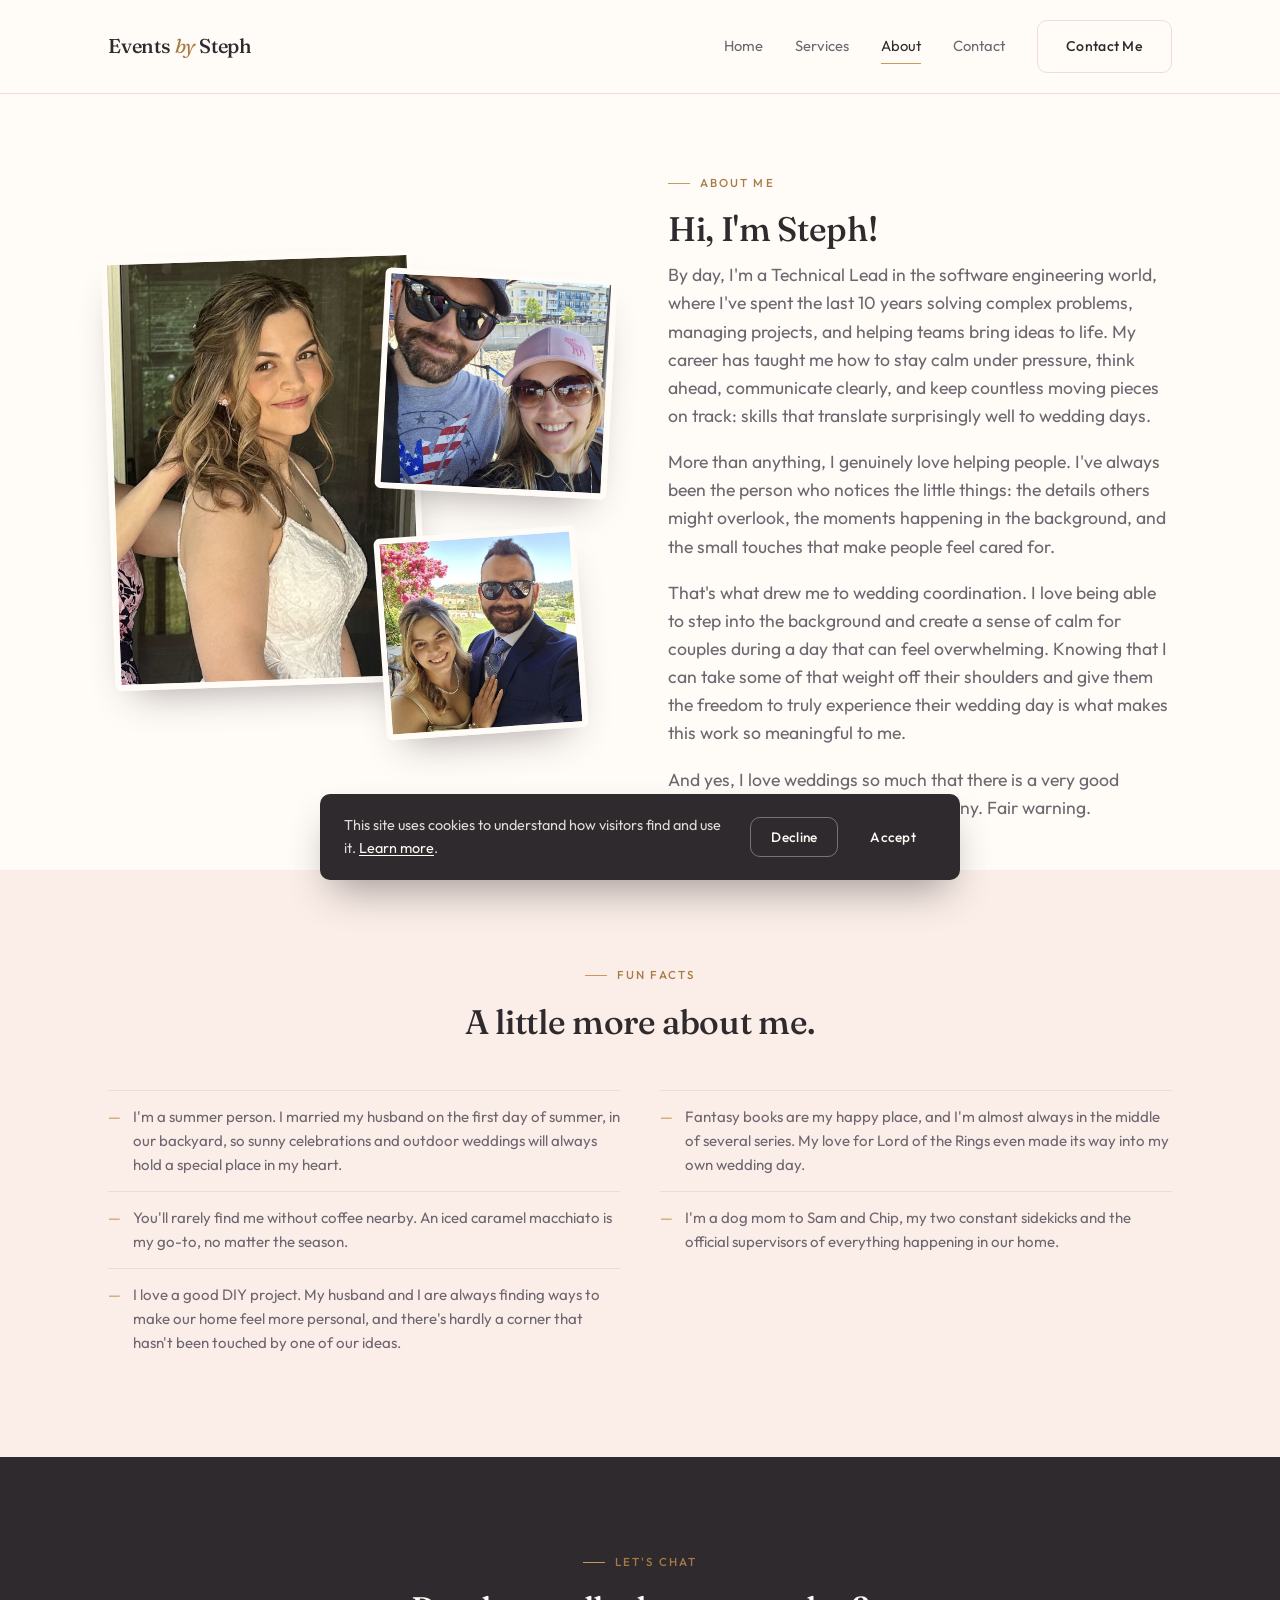
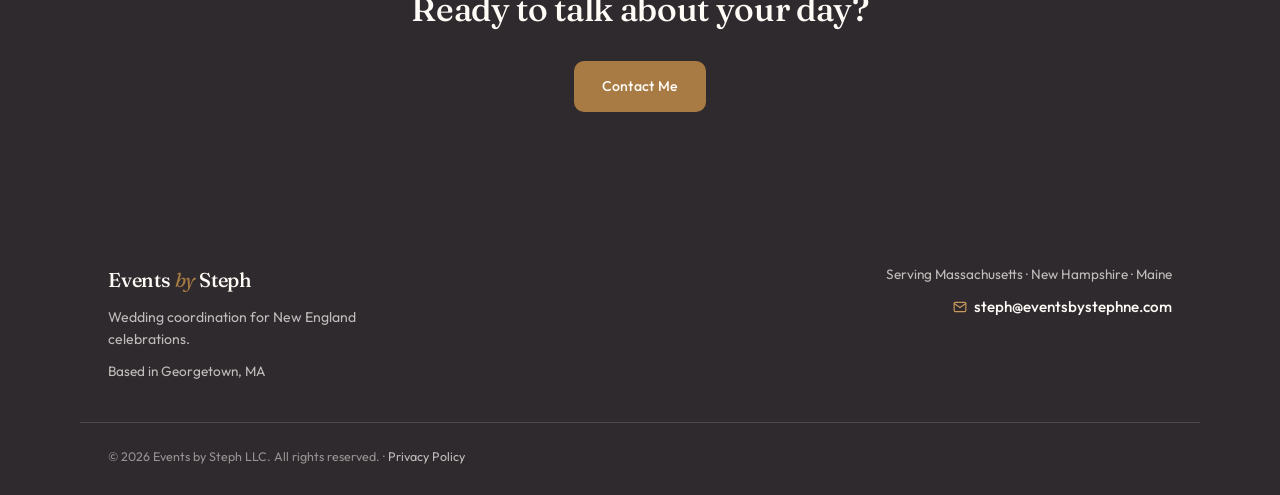
==== commit 22309253: "updates" ====
--- a/about/index.html
+++ b/about/index.html
@@ -59,7 +59,6 @@
       <a href="/services/" class="nav-link">Services</a>
       <a href="/about/" class="nav-link active">About</a>
       <a href="/contact/" class="nav-link">Contact</a>
-      <a href="/vendors-i-love/" class="nav-link">Vendors</a>
       <a href="/contact/" class="btn btn-ghost nav-cta">Contact Me</a>
     </nav>
     <button class="nav-toggle" id="nav-toggle" aria-label="Toggle menu" aria-expanded="false" aria-controls="site-nav">
--- a/css/style.css
+++ b/css/style.css
@@ -184,6 +184,10 @@
   gap: 16px;
   flex-wrap: wrap;
   margin-top: 32px;
+}
+
+.section.dark .section-head {
+  margin-bottom: 0;
 }
 
 .section.dark .btn-primary {
@@ -777,6 +781,45 @@
 
 .policy-content a:hover {
   color: var(--accent);
+}
+
+.policy-content h3 {
+  margin-top: 36px;
+  margin-bottom: 10px;
+}
+
+.policy-content h3:first-of-type {
+  margin-top: 0;
+}
+
+.policy-content p {
+  line-height: 1.7;
+  margin-bottom: 4px;
+}
+
+.policy-content ul {
+  margin-top: 16px;
+  display: flex;
+  flex-direction: column;
+  gap: 16px;
+}
+
+.policy-content ul li {
+  line-height: 1.7;
+  color: var(--ink-soft);
+  padding-left: 20px;
+  position: relative;
+}
+
+.policy-content ul li::before {
+  content: '—';
+  color: var(--brass);
+  position: absolute;
+  left: 0;
+}
+
+.policy-content ul li strong {
+  color: var(--ink);
 }
 
 /* ----------- Reveal on scroll ----------- */
@@ -1250,6 +1293,10 @@
     text-align: center;
   }
 
+  .cookie-banner-text {
+    flex: none;
+  }
+
   .cookie-banner-actions {
     justify-content: center;
   }
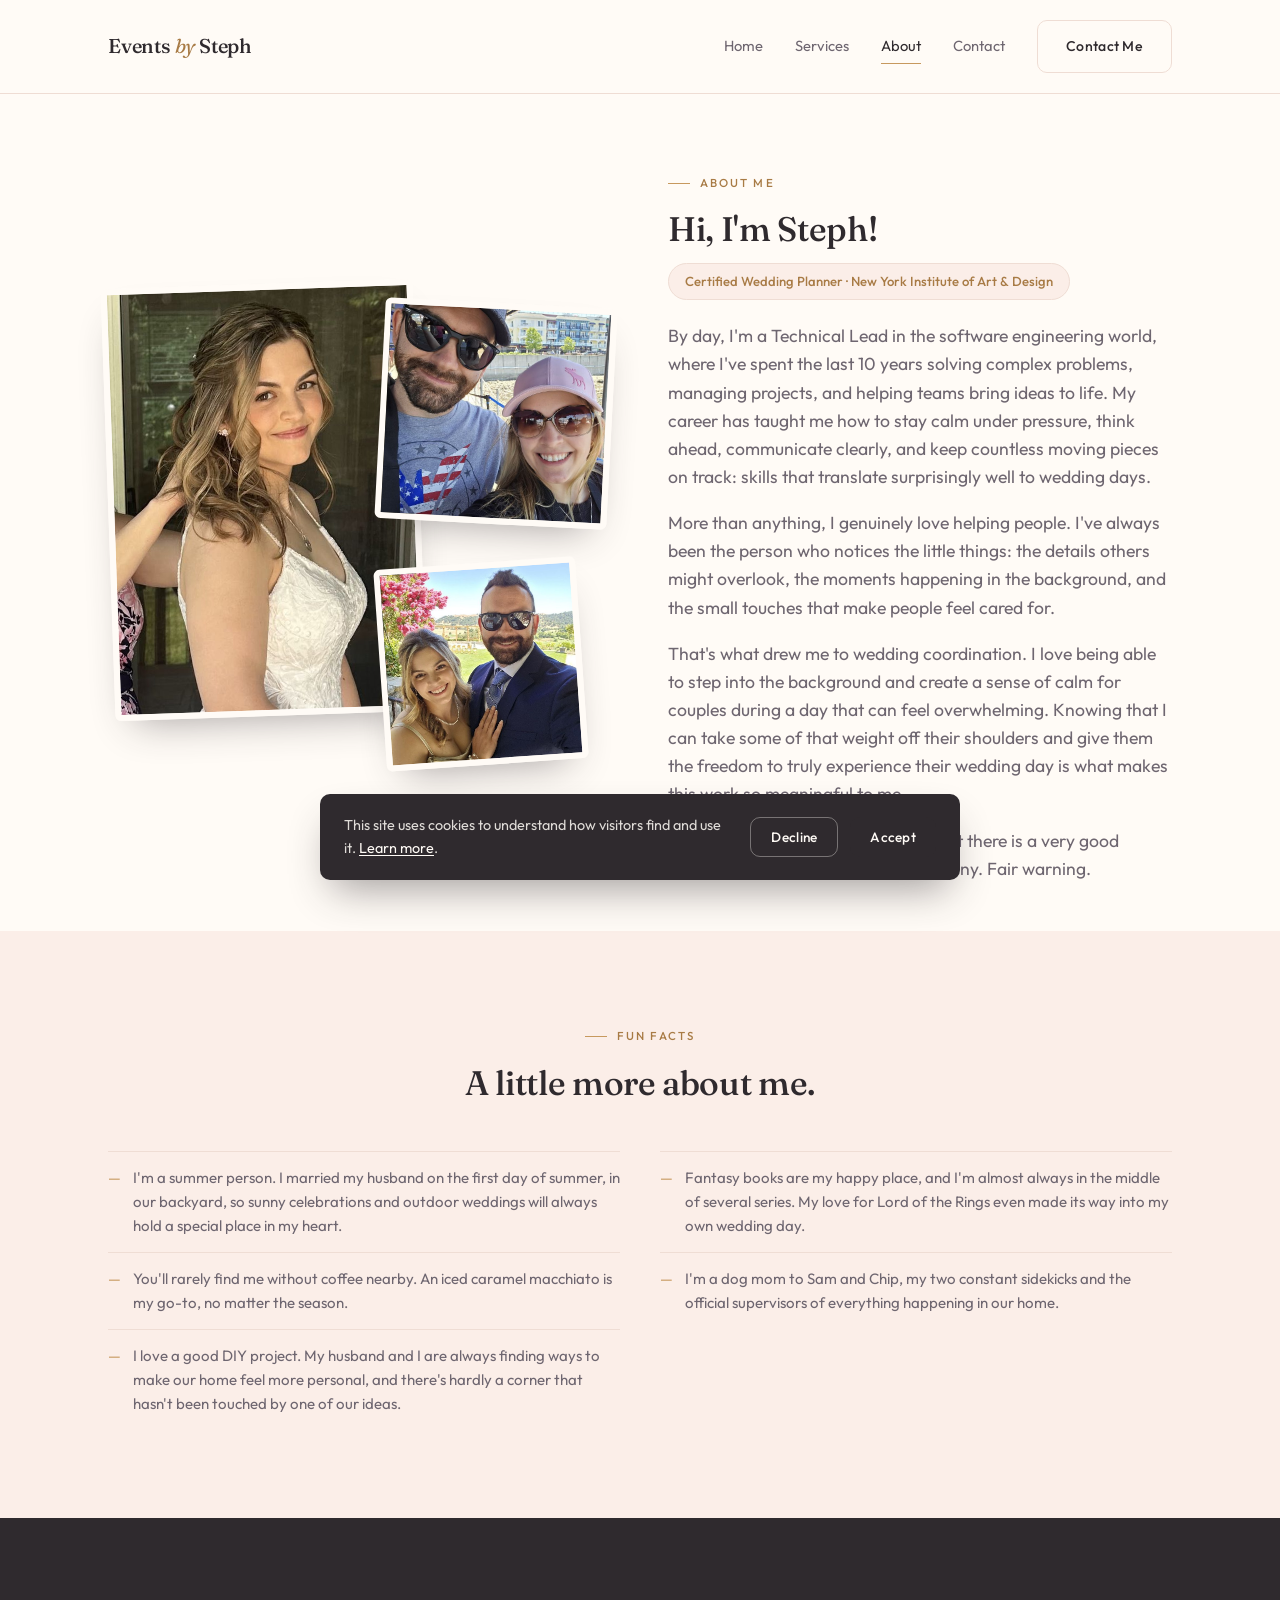
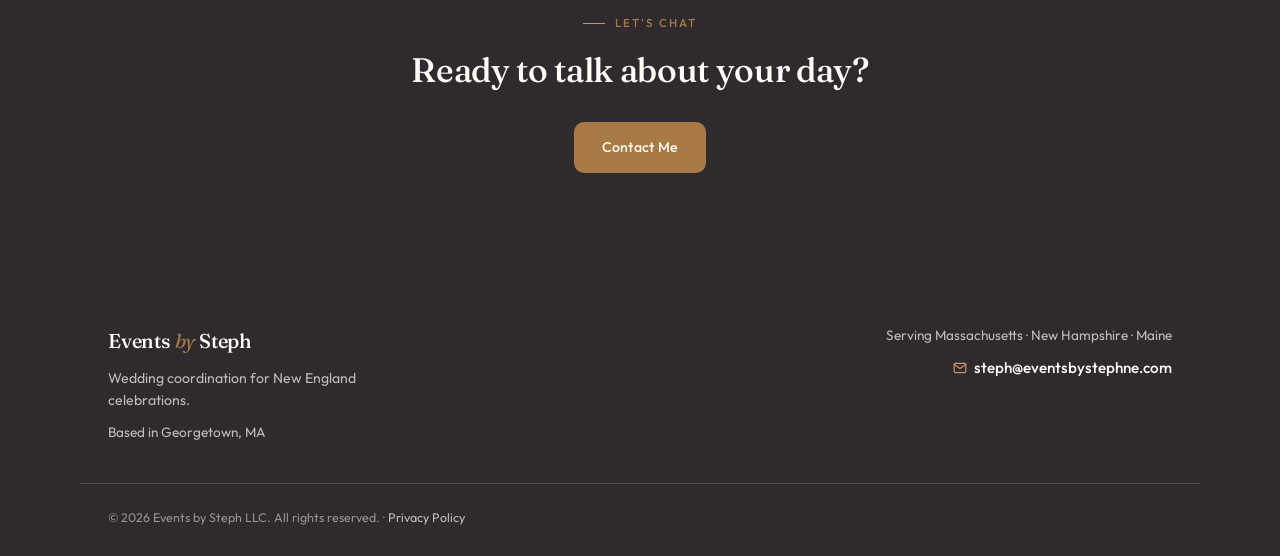
==== commit ff6ea75a: "commit" ====
--- a/about/index.html
+++ b/about/index.html
@@ -39,6 +39,15 @@
     "@type": "Person",
     "name": "Steph",
     "jobTitle": "Wedding Coordinator",
+    "hasCredential": {
+      "@type": "EducationalOccupationalCredential",
+      "credentialCategory": "certificate",
+      "name": "Certified Wedding Planner",
+      "recognizedBy": {
+        "@type": "Organization",
+        "name": "New York Institute of Art and Design"
+      }
+    },
     "worksFor": {
       "@type": "LocalBusiness",
       "name": "Events by Steph",
@@ -85,6 +94,7 @@
       <div class="media-text">
         <p class="eyebrow">About Me</p>
         <h1>Hi, I'm Steph!</h1>
+        <p class="credential-badge">Certified Wedding Planner &middot; New York Institute of Art &amp; Design</p>
         <p class="lede" style="margin-bottom: 18px;">By day, I'm a Technical Lead in the software engineering world, where I've spent the last 10 years solving complex problems, managing projects, and helping teams bring ideas to life. My career has taught me how to stay calm under pressure, think ahead, communicate clearly, and keep countless moving pieces on track: skills that translate surprisingly well to wedding days.</p>
         <p class="lede" style="margin-bottom: 18px;">More than anything, I genuinely love helping people. I've always been the person who notices the little things: the details others might overlook, the moments happening in the background, and the small touches that make people feel cared for.</p>
         <p class="lede" style="margin-bottom: 18px;">That's what drew me to wedding coordination. I love being able to step into the background and create a sense of calm for couples during a day that can feel overwhelming. Knowing that I can take some of that weight off their shoulders and give them the freedom to truly experience their wedding day is what makes this work so meaningful to me.</p>
--- a/css/style.css
+++ b/css/style.css
@@ -132,6 +132,21 @@
   font-size: 1.1rem;
   color: var(--ink-soft);
   max-width: 540px;
+}
+
+.credential-badge {
+  display: inline-flex;
+  align-items: center;
+  gap: 8px;
+  font-family: var(--font-body);
+  font-size: 0.82rem;
+  font-weight: 500;
+  color: var(--brass-deep);
+  background: var(--paper-deep);
+  border: 1px solid var(--line);
+  padding: 7px 16px;
+  border-radius: 999px;
+  margin: 2px 0 22px;
 }
 
 .section-head {
